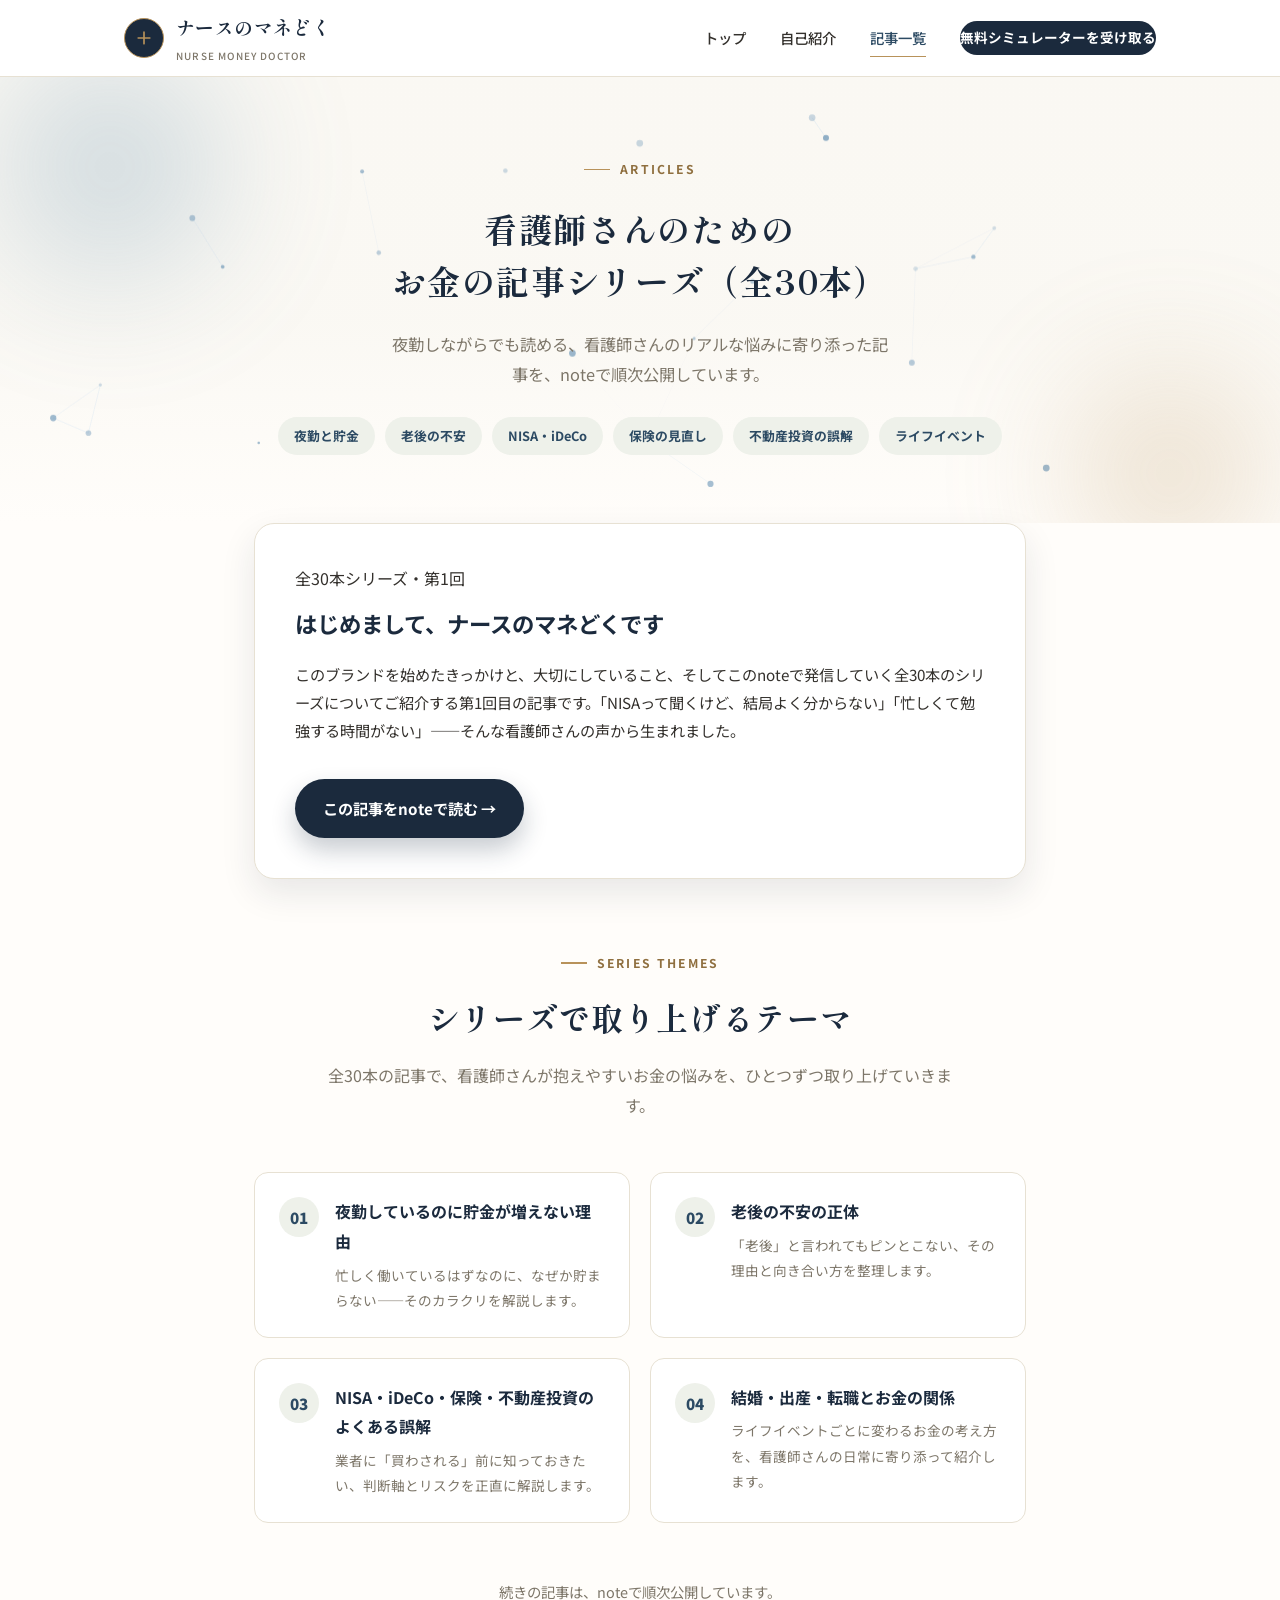
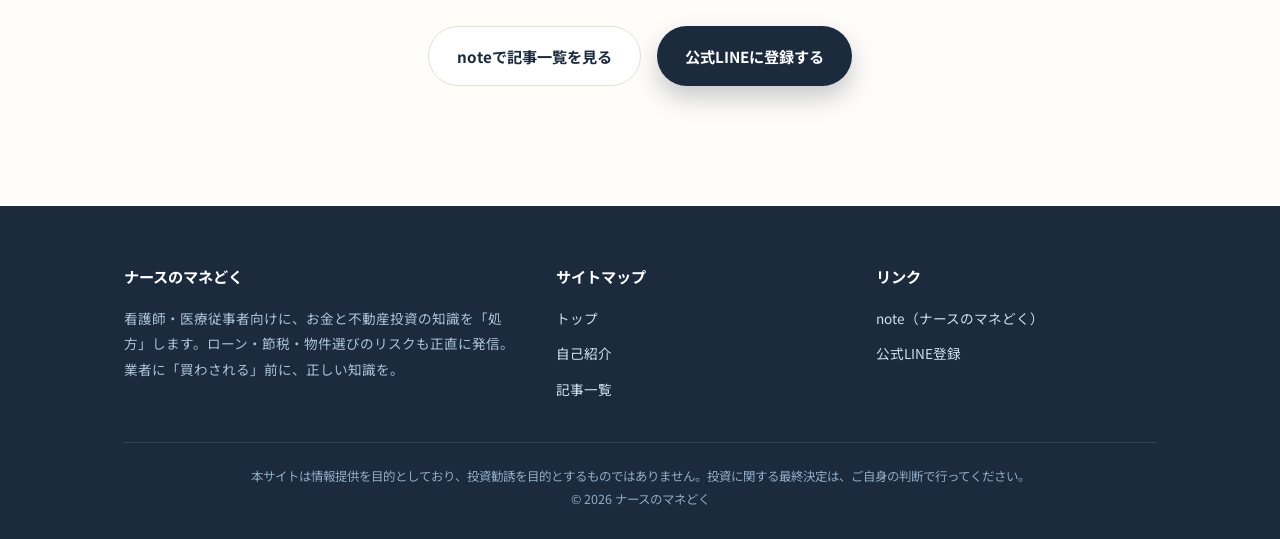
==== articles.html @ 7e50b4a9 "Add files via upload" ====
<!DOCTYPE html>
<html lang="ja">
<head>
<meta charset="UTF-8">
<meta name="viewport" content="width=device-width, initial-scale=1.0">
<title>記事一覧｜ナースのマネどく</title>
<meta name="description" content="ナースのマネどくがnoteで発信している、看護師さんのためのお金の記事シリーズ（全30本）の紹介ページです。">
<link rel="stylesheet" href="style.css">
</head>
<body>

<header class="site-header">
  <div class="container">
    <a href="index.html" class="logo">
      <span class="logo-mark"><svg viewBox="0 0 24 24" fill="none" xmlns="http://www.w3.org/2000/svg"><path d="M12 5v14M5 12h14" stroke="currentColor" stroke-width="2" stroke-linecap="round"/></svg></span>
      <span>ナースのマネどく<small>NURSE MONEY DOCTOR</small></span>
    </a>
    <nav class="nav-links" id="navLinks">
      <a href="index.html">トップ</a>
      <a href="profile.html">自己紹介</a>
      <a href="articles.html" class="active">記事一覧</a>
      <a href="https://lin.ee/RomoXNG" class="nav-cta">無料シミュレーターを受け取る</a>
    </nav>
    <button class="nav-toggle" id="navToggle" aria-label="メニュー">☰</button>
  </div>
</header>

<section class="hero" style="padding-bottom:56px;">
  <div class="hero-photo" style="background-image:url('https://plus.unsplash.com/premium_photo-1668487827029-2bd54133c303?auto=format&amp;fit=crop&amp;w=1600&amp;q=80');"></div>
  <div class="hero-photo-overlay"></div>
  <canvas id="heroCanvas"></canvas>
  <div class="hero-blob b1"></div>
  <div class="hero-blob b2"></div>
  <div class="container" style="display:block; text-align:center;">
    <span class="eyebrow">ARTICLES</span>
    <h1 style="font-size:2.1rem;">看護師さんのための<br>お金の記事シリーズ（全30本）</h1>
    <p class="lead" style="max-width:56ch; margin:0 auto;">夜勤しながらでも読める、看護師さんのリアルな悩みに寄り添った記事を、noteで順次公開しています。</p>
    <div class="category-tags" style="margin-top:28px;">
      <span>夜勤と貯金</span>
      <span>老後の不安</span>
      <span>NISA・iDeCo</span>
      <span>保険の見直し</span>
      <span>不動産投資の誤解</span>
      <span>ライフイベント</span>
    </div>
  </div>
</section>

<section style="padding-top:0;">
  <div class="container" style="max-width:820px;">

    <div class="featured-article">
      <div>
        <span class="meta">全30本シリーズ・第1回</span>
        <h3 style="font-size:1.4rem; color:var(--navy); margin:10px 0 14px;">はじめまして、ナースのマネどくです</h3>
        <p style="color:var(--text); font-size:0.95rem;">このブランドを始めたきっかけと、大切にしていること、そしてこのnoteで発信していく全30本のシリーズについてご紹介する第1回目の記事です。「NISAって聞くけど、結局よく分からない」「忙しくて勉強する時間がない」——そんな看護師さんの声から生まれました。</p>
      </div>
      <div>
        <a href="https://note.com/easy_sage5970/n/n954e80ad0fa1" class="btn btn-primary" target="_blank" rel="noopener">この記事をnoteで読む →</a>
      </div>
    </div>

    <div class="section-head" style="margin-top:64px;">
      <span class="eyebrow">SERIES THEMES</span>
      <h2>シリーズで取り上げるテーマ</h2>
      <p>全30本の記事で、看護師さんが抱えやすいお金の悩みを、ひとつずつ取り上げていきます。</p>
    </div>

    <div class="series-grid">
      <div class="series-card">
        <div class="num">01</div>
        <div>
          <h4>夜勤しているのに貯金が増えない理由</h4>
          <p>忙しく働いているはずなのに、なぜか貯まらない——そのカラクリを解説します。</p>
        </div>
      </div>
      <div class="series-card">
        <div class="num">02</div>
        <div>
          <h4>老後の不安の正体</h4>
          <p>「老後」と言われてもピンとこない、その理由と向き合い方を整理します。</p>
        </div>
      </div>
      <div class="series-card">
        <div class="num">03</div>
        <div>
          <h4>NISA・iDeCo・保険・不動産投資のよくある誤解</h4>
          <p>業者に「買わされる」前に知っておきたい、判断軸とリスクを正直に解説します。</p>
        </div>
      </div>
      <div class="series-card">
        <div class="num">04</div>
        <div>
          <h4>結婚・出産・転職とお金の関係</h4>
          <p>ライフイベントごとに変わるお金の考え方を、看護師さんの日常に寄り添って紹介します。</p>
        </div>
      </div>
    </div>

    <div style="text-align:center;margin-top:56px;">
      <p style="color:var(--text-light); font-size:0.9rem; margin-bottom:20px;">続きの記事は、noteで順次公開しています。</p>
      <div class="btn-row" style="justify-content:center;">
        <a href="https://note.com/easy_sage5970" class="btn btn-outline" target="_blank" rel="noopener">noteで記事一覧を見る</a>
        <a href="https://lin.ee/RomoXNG" class="btn btn-primary" target="_blank" rel="noopener">公式LINEに登録する</a>
      </div>
    </div>

  </div>
</section>

<footer class="site-footer">
  <div class="container">
    <div class="footer-grid">
      <div>
        <h4>ナースのマネどく</h4>
        <p>看護師・医療従事者向けに、お金と不動産投資の知識を「処方」します。ローン・節税・物件選びのリスクも正直に発信。業者に「買わされる」前に、正しい知識を。</p>
      </div>
      <div>
        <h4>サイトマップ</h4>
        <ul>
          <li><a href="index.html">トップ</a></li>
          <li><a href="profile.html">自己紹介</a></li>
          <li><a href="articles.html">記事一覧</a></li>
        </ul>
      </div>
      <div>
        <h4>リンク</h4>
        <ul>
          <li><a href="https://note.com/easy_sage5970" target="_blank" rel="noopener">note（ナースのマネどく）</a></li>
          <li><a href="https://lin.ee/RomoXNG" target="_blank" rel="noopener">公式LINE登録</a></li>
        </ul>
      </div>
    </div>
    <div class="footer-bottom">
      本サイトは情報提供を目的としており、投資勧誘を目的とするものではありません。投資に関する最終決定は、ご自身の判断で行ってください。<br>
      © 2026 ナースのマネどく
    </div>
  </div>
</footer>

<script src="script.js"></script>
</body>
</html>
---- style.css ----
@import url('https://fonts.googleapis.com/css2?family=Shippori+Mincho:wght@500;600;700;800&family=Noto+Sans+JP:wght@400;500;700;900&display=swap');

:root{
  --navy: #1b2a3d;
  --blue-dark: #2c4a63;
  --blue: #5b87a5;
  --blue-light: #eef1ea;
  --blue-pale: #faf8f3;
  --white: #fffdfa;
  --text: #33302c;
  --text-light: #7d7669;
  --border: #e7e1d3;
  --accent: #b8925a;
  --accent-deep: #8f6f3f;
  --radius: 14px;
  --shadow: 0 14px 34px rgba(27,42,61,0.10);
  --serif: 'Shippori Mincho', 'Yu Mincho', serif;
}

*{ box-sizing: border-box; }

html{ scroll-behavior: smooth; }

body{
  margin: 0;
  font-family: 'Noto Sans JP', 'Hiragino Kaku Gothic ProN', 'Yu Gothic', sans-serif;
  color: var(--text);
  background: var(--white);
  line-height: 1.85;
  -webkit-font-smoothing: antialiased;
}

img{ max-width: 100%; display: block; }
a{ color: inherit; text-decoration: none; }

.container{
  max-width: 1080px;
  margin: 0 auto;
  padding: 0 24px;
}

/* ---------- Header ---------- */
.site-header{
  position: sticky;
  top: 0;
  z-index: 100;
  background: rgba(255,255,255,0.92);
  backdrop-filter: blur(6px);
  border-bottom: 1px solid var(--border);
  transition: box-shadow .25s ease, height .25s ease;
}

.site-header.scrolled{
  box-shadow: 0 8px 24px rgba(27,42,61,0.08);
}

.site-header .container{
  display: flex;
  align-items: center;
  justify-content: space-between;
  height: 76px;
  transition: height .25s ease;
}

.site-header.scrolled .container{ height: 64px; }

.logo{
  display: flex;
  align-items: center;
  gap: 12px;
  font-weight: 700;
  font-size: 1.18rem;
  font-family: var(--serif);
  color: var(--navy);
  letter-spacing: 0.02em;
}

.logo-mark{
  width: 40px;
  height: 40px;
  border-radius: 50%;
  background: var(--navy);
  display: flex;
  align-items: center;
  justify-content: center;
  color: var(--accent);
  flex-shrink: 0;
  border: 1px solid var(--accent);
}

.logo-mark svg{ width: 20px; height: 20px; }

.logo small{
  display: block;
  font-size: 0.62rem;
  font-weight: 500;
  font-family: 'Noto Sans JP', sans-serif;
  color: var(--text-light);
  letter-spacing: 0.12em;
  margin-top: 2px;
}

.nav-links{
  display: flex;
  align-items: center;
  gap: 34px;
  font-size: 0.9rem;
  font-weight: 500;
}

.nav-links a{
  color: var(--text);
  position: relative;
  padding: 4px 0;
}

.nav-links a:not(.nav-cta)::after{
  content: '';
  position: absolute;
  left: 0;
  right: 100%;
  bottom: -2px;
  height: 1px;
  background: var(--accent);
  transition: right .25s ease;
}

.nav-links a.active:not(.nav-cta)::after,
.nav-links a:not(.nav-cta):hover::after{
  right: 0;
}

.nav-links a.active,
.nav-links a:hover{
  color: var(--blue-dark);
}

.nav-cta{
  background: var(--navy);
  color: #fff !important;
  padding: 10px 20px;
  border-radius: 999px;
  font-weight: 700;
  font-size: 0.85rem;
  white-space: nowrap;
}

.nav-cta:hover{ background: var(--blue-dark); }

.nav-toggle{ display: none; }

/* ---------- Hero ---------- */
.hero{
  position: relative;
  background: linear-gradient(180deg, var(--blue-pale) 0%, var(--white) 100%);
  padding: 72px 0 88px;
  overflow: hidden;
}

.hero-photo{
  position: absolute;
  inset: 0;
  z-index: 0;
  background-size: cover;
  background-position: center;
}

.hero-photo{
  filter: saturate(0.82) sepia(0.08) contrast(1.02);
}

.hero-photo-overlay{
  position: absolute;
  inset: 0;
  z-index: 0;
  background: linear-gradient(180deg, rgba(250,248,243,.94) 0%, rgba(250,248,243,.90) 55%, #fffdfa 100%);
}

#heroCanvas{
  position: absolute;
  inset: 0;
  width: 100%;
  height: 100%;
  pointer-events: none;
  opacity: 0.9;
  z-index: 0;
}

.hero .container{
  position: relative;
  z-index: 1;
  display: grid;
  grid-template-columns: 1.15fr 0.85fr;
  gap: 48px;
  align-items: center;
}

.hero-blob{
  position: absolute;
  border-radius: 50%;
  filter: blur(60px);
  z-index: 0;
  opacity: 0.35;
  animation: floatBlob 14s ease-in-out infinite;
}

.hero-blob.b1{
  width: 340px; height: 340px;
  background: radial-gradient(circle, var(--blue) 0%, transparent 70%);
  top: -80px; left: -60px;
}

.hero-blob.b2{
  width: 300px; height: 300px;
  background: radial-gradient(circle, var(--accent) 0%, transparent 70%);
  bottom: -100px; right: -40px;
  animation-delay: -6s;
}

@keyframes floatBlob{
  0%, 100% { transform: translate(0, 0) scale(1); }
  50% { transform: translate(24px, -18px) scale(1.08); }
}

.eyebrow{
  display: inline-flex;
  align-items: center;
  gap: 10px;
  background: none;
  color: var(--accent-deep);
  font-size: 0.76rem;
  font-weight: 700;
  padding: 0;
  border-radius: 0;
  margin-bottom: 22px;
  letter-spacing: 0.18em;
}

.eyebrow::before{
  content: '';
  width: 26px;
  height: 1.5px;
  background: var(--accent);
  flex-shrink: 0;
}

.hero h1{
  font-family: var(--serif);
  font-size: 2.7rem;
  line-height: 1.55;
  color: var(--navy);
  margin: 0 0 22px;
  font-weight: 700;
  letter-spacing: 0.02em;
}

.hero h1 .accent{
  color: var(--blue-dark);
  border-bottom: 3px solid var(--accent);
}

.hero p.lead{
  font-size: 1.02rem;
  color: var(--text-light);
  margin-bottom: 32px;
  max-width: 46ch;
}

.btn-row{ display: flex; gap: 16px; flex-wrap: wrap; }

.btn{
  display: inline-flex;
  align-items: center;
  gap: 8px;
  padding: 15px 28px;
  border-radius: 999px;
  font-weight: 700;
  font-size: 0.95rem;
  transition: transform .15s ease, box-shadow .15s ease;
}

.btn-primary{
  background: var(--navy);
  color: #fff;
  box-shadow: 0 12px 24px rgba(27,42,61,0.24);
}

.btn-primary:hover{ transform: translateY(-2px); background: var(--blue-dark); }

.btn-outline{
  background: #fff;
  color: var(--navy);
  border: 1.5px solid var(--border);
}

.btn-outline:hover{ border-color: var(--accent); color: var(--accent-deep); }

.hero-card{
  background: #fff;
  border-radius: var(--radius);
  box-shadow: var(--shadow);
  padding: 28px;
  border: 1px solid var(--border);
}

.hero-card .badge{
  display: inline-block;
  background: var(--accent);
  color: #2c2013;
  font-size: 0.72rem;
  font-weight: 700;
  padding: 4px 12px;
  border-radius: 999px;
  margin-bottom: 14px;
  letter-spacing: 0.03em;
}

.hero-card h3{
  font-family: var(--serif);
  color: var(--navy);
  margin: 0 0 10px;
  font-size: 1.2rem;
  font-weight: 700;
}

.hero-card p{ color: var(--text-light); font-size: 0.9rem; margin: 0 0 18px; }

.hero-card ul{ margin: 0; padding: 0 0 0 0; list-style: none; }

.hero-card li{
  display: flex;
  gap: 10px;
  align-items: flex-start;
  font-size: 0.88rem;
  color: var(--text);
  margin-bottom: 10px;
}

.hero-card li::before{
  content: "";
  width: 6px;
  height: 6px;
  border-radius: 50%;
  background: var(--blue);
  margin-top: 8px;
  flex-shrink: 0;
}

/* ---------- Section generic ---------- */
section{ padding: 80px 0; }
section.alt{ background: var(--blue-pale); }

.section-head{ text-align: center; max-width: 640px; margin: 0 auto 52px; }

.section-head .eyebrow{ margin-bottom: 14px; }

.section-head h2{
  font-family: var(--serif);
  font-size: 2rem;
  color: var(--navy);
  margin: 0 0 14px;
  font-weight: 700;
  letter-spacing: 0.02em;
}

.section-head p{ color: var(--text-light); margin: 0; }

/* ---------- Feature cards ---------- */
.grid-3{
  display: grid;
  grid-template-columns: repeat(3, 1fr);
  gap: 26px;
}

.card{
  background: #fff;
  border: 1px solid var(--border);
  border-top: 2px solid transparent;
  border-radius: var(--radius);
  padding: 30px 26px;
  transition: transform .2s ease, box-shadow .2s ease, border-top-color .2s ease;
}

.card:hover{ transform: translateY(-4px); box-shadow: var(--shadow); border-top-color: var(--accent); }

.card .icon{
  width: 50px;
  height: 50px;
  border-radius: 12px;
  background: var(--blue-light);
  color: var(--blue-dark);
  display: flex;
  align-items: center;
  justify-content: center;
  font-size: 1.4rem;
  margin-bottom: 18px;
  overflow: hidden;
}

.card .icon img{
  width: 100%;
  height: 100%;
  object-fit: cover;
  filter: saturate(0.82) sepia(0.08) contrast(1.02);
}

.card h3{ font-family: var(--serif); color: var(--navy); font-size: 1.12rem; font-weight: 700; margin: 0 0 10px; }
.card p{ color: var(--text-light); font-size: 0.9rem; margin: 0; }

/* ---------- Concept / quote ---------- */
.concept{
  background: var(--navy);
  background-size: cover;
  background-position: center;
  background-blend-mode: luminosity;
  color: #fff;
  border-radius: 20px;
  padding: 56px 44px;
  text-align: center;
  position: relative;
  overflow: hidden;
}

.concept::before{
  content: "";
  position: absolute;
  inset: 0;
  background: linear-gradient(160deg, rgba(27,42,61,0.90) 0%, rgba(44,74,99,0.84) 55%, rgba(27,42,61,0.94) 100%);
}

.concept p.tag{
  position: relative;
  color: var(--accent);
  font-weight: 700;
  font-size: 0.8rem;
  letter-spacing: 0.2em;
  margin-bottom: 18px;
}

.concept h2{
  position: relative;
  font-family: var(--serif);
  font-size: 2rem;
  margin: 0 0 22px;
  font-weight: 700;
  line-height: 1.7;
  letter-spacing: 0.02em;
}

.concept p.body{
  position: relative;
  color: #e7e9ec;
  max-width: 56ch;
  margin: 0 auto;
  font-size: 0.95rem;
}

/* ---------- Voices / pain points ---------- */
.voice-list{
  display: grid;
  grid-template-columns: repeat(2, 1fr);
  gap: 16px;
}

.voice{
  background: #fff;
  border: 1px solid var(--border);
  border-left: 4px solid var(--blue);
  border-radius: 10px;
  padding: 18px 22px;
  font-size: 0.92rem;
  color: var(--text);
}

/* ---------- CTA banner ---------- */
.cta-banner{
  background-image: linear-gradient(135deg, rgba(44,74,99,0.92), rgba(27,42,61,0.95)), var(--cta-photo, none);
  background-size: cover;
  background-position: center;
  border-radius: 20px;
  padding: 52px 40px;
  text-align: center;
  color: #fff;
}

.cta-banner h2{ font-family: var(--serif); font-size: 1.7rem; margin: 0 0 14px; font-weight: 700; }
.cta-banner p{ color: #e7e9ec; margin: 0 0 28px; font-size: 0.95rem; }

.cta-banner .btn-primary{
  background: var(--accent);
  color: #2c2013;
  box-shadow: 0 12px 24px rgba(0,0,0,0.2);
}

.cta-banner .btn-primary:hover{ background: var(--accent-deep); color: #fff; }

/* ---------- Article preview ---------- */
.article-card{
  background: #fff;
  border: 1px solid var(--border);
  border-radius: var(--radius);
  padding: 30px;
  display: flex;
  flex-direction: column;
  gap: 14px;
}

.article-card .meta{
  font-size: 0.78rem;
  color: var(--blue-dark);
  font-weight: 700;
  letter-spacing: 0.03em;
}

.article-card h3{ font-family: var(--serif); margin: 0; color: var(--navy); font-size: 1.2rem; font-weight: 700; }
.article-card p{ margin: 0; color: var(--text-light); font-size: 0.9rem; }

.article-card .read-more{
  color: var(--blue-dark);
  font-weight: 700;
  font-size: 0.88rem;
  display: inline-flex;
  align-items: center;
  gap: 6px;
}

/* ---------- Profile page ---------- */
.profile-hero{
  display: grid;
  grid-template-columns: 220px 1fr;
  gap: 44px;
  align-items: center;
}

.avatar{
  width: 180px;
  height: 180px;
  border-radius: 50%;
  background: var(--navy);
  display: flex;
  align-items: center;
  justify-content: center;
  color: var(--accent);
  box-shadow: var(--shadow);
  border: 1px solid var(--accent);
  margin: 0 auto;
}

.avatar svg{ width: 76px; height: 76px; }

.profile-body h2{ font-family: var(--serif); color: var(--navy); font-size: 1.4rem; font-weight: 700; margin: 34px 0 14px; }
.profile-body p{ color: var(--text); font-size: 0.97rem; margin: 0 0 16px; }
.profile-body p.quote-line{ margin: 4px 0; }

.pull-quote{
  border-left: 3px solid var(--accent);
  background: var(--blue-pale);
  padding: 24px 28px;
  border-radius: 10px;
  font-family: var(--serif);
  font-size: 1.1rem;
  font-weight: 600;
  color: var(--navy);
  margin: 28px 0;
  line-height: 1.9;
}

.timeline{
  list-style: none;
  padding: 0;
  margin: 0;
  display: grid;
  gap: 14px;
}

.timeline li{
  display: flex;
  gap: 14px;
  align-items: flex-start;
  background: #fff;
  border: 1px solid var(--border);
  border-radius: 10px;
  padding: 16px 20px;
  font-size: 0.92rem;
}

.timeline .dot{
  width: 10px;
  height: 10px;
  border-radius: 50%;
  background: var(--blue);
  margin-top: 8px;
  flex-shrink: 0;
}

/* ---------- Articles list page ---------- */
.category-tags{
  display: flex;
  gap: 10px;
  flex-wrap: wrap;
  justify-content: center;
  margin-bottom: 12px;
}

.category-tags span{
  background: var(--blue-light);
  color: var(--blue-dark);
  font-size: 0.8rem;
  font-weight: 700;
  padding: 7px 16px;
  border-radius: 999px;
}

.series-grid{
  display: grid;
  grid-template-columns: repeat(2, 1fr);
  gap: 20px;
}

.series-card{
  background: #fff;
  border: 1px solid var(--border);
  border-radius: var(--radius);
  padding: 24px;
  display: flex;
  gap: 16px;
}

.series-card .num{
  width: 40px;
  height: 40px;
  border-radius: 50%;
  background: var(--blue-light);
  color: var(--blue-dark);
  font-weight: 900;
  display: flex;
  align-items: center;
  justify-content: center;
  flex-shrink: 0;
  font-size: 0.95rem;
}

.series-card h4{ margin: 0 0 6px; color: var(--navy); font-size: 1rem; }
.series-card p{ margin: 0; color: var(--text-light); font-size: 0.85rem; }

.featured-article{
  background: #fff;
  border: 1px solid var(--border);
  border-radius: 20px;
  padding: 40px;
  display: grid;
  grid-template-columns: 1fr;
  gap: 20px;
  box-shadow: var(--shadow);
}

/* ---------- Footer ---------- */
.site-footer{
  background: var(--navy);
  color: #cfe1f2;
  padding: 56px 0 28px;
  margin-top: 40px;
}

.footer-grid{
  display: grid;
  grid-template-columns: 1.4fr 1fr 1fr;
  gap: 40px;
  margin-bottom: 40px;
}

.footer-grid h4{ color: #fff; font-size: 0.95rem; margin: 0 0 16px; }
.footer-grid p{ font-size: 0.85rem; color: #a9c2da; margin: 0 0 16px; }
.footer-grid ul{ list-style: none; padding: 0; margin: 0; display: grid; gap: 10px; font-size: 0.85rem; }
.footer-grid a:hover{ color: #fff; }

.footer-bottom{
  border-top: 1px solid rgba(255,255,255,0.12);
  padding-top: 22px;
  font-size: 0.78rem;
  color: #8fabc6;
  text-align: center;
}

/* ---------- Scroll reveal ---------- */
.reveal{
  opacity: 0;
  transform: translateY(28px);
  transition: opacity .7s cubic-bezier(.2,.7,.3,1), transform .7s cubic-bezier(.2,.7,.3,1);
}

.reveal.is-visible{
  opacity: 1;
  transform: translateY(0);
}

@media (prefers-reduced-motion: reduce){
  .reveal{ opacity: 1; transform: none; transition: none; }
  .hero-blob{ animation: none; }
}

/* ---------- Stats strip ---------- */
.stats-strip{
  display: grid;
  grid-template-columns: repeat(3, 1fr);
  gap: 24px;
  margin-top: -40px;
  position: relative;
  z-index: 2;
}

.stat-box{
  background: #fff;
  border: 1px solid var(--border);
  border-radius: var(--radius);
  box-shadow: var(--shadow);
  padding: 26px 20px;
  text-align: center;
}

.stat-box .num{
  font-family: var(--serif);
  font-size: 2.2rem;
  font-weight: 700;
  color: var(--blue-dark);
  font-variant-numeric: tabular-nums;
}

.stat-box .label{
  margin-top: 6px;
  font-size: 0.82rem;
  color: var(--text-light);
  font-weight: 500;
}

/* ---------- Back to top ---------- */
.back-to-top{
  position: fixed;
  right: 22px;
  bottom: 22px;
  width: 46px;
  height: 46px;
  border-radius: 50%;
  border: none;
  background: var(--navy);
  color: #fff;
  font-size: 1.2rem;
  cursor: pointer;
  display: flex;
  align-items: center;
  justify-content: center;
  box-shadow: 0 10px 24px rgba(27,42,61,0.28);
  opacity: 0;
  transform: translateY(12px);
  pointer-events: none;
  transition: opacity .25s ease, transform .25s ease, background .2s ease;
  z-index: 200;
}

.back-to-top.show{
  opacity: 1;
  transform: translateY(0);
  pointer-events: auto;
}

.back-to-top:hover{ background: var(--blue-dark); }

/* ---------- Responsive ---------- */
@media (max-width: 860px){
  .nav-links{
    position: fixed;
    inset: 76px 0 0 0;
    background: #fff;
    flex-direction: column;
    align-items: flex-start;
    padding: 30px 24px;
    gap: 22px;
    transform: translateX(100%);
    transition: transform .25s ease;
    border-top: 1px solid var(--border);
  }
  .nav-links.open{ transform: translateX(0); }
  .nav-toggle{
    display: flex;
    align-items: center;
    justify-content: center;
    width: 42px;
    height: 42px;
    border-radius: 10px;
    border: 1px solid var(--border);
    background: #fff;
    font-size: 1.2rem;
    color: var(--navy);
  }
  .hero .container{ grid-template-columns: 1fr; }
  .hero h1{ font-size: 1.9rem; }
  .grid-3{ grid-template-columns: 1fr; }
  .voice-list{ grid-template-columns: 1fr; }
  .profile-hero{ grid-template-columns: 1fr; text-align: center; }
  .series-grid{ grid-template-columns: 1fr; }
  .footer-grid{ grid-template-columns: 1fr; }
  section{ padding: 56px 0; }
  .stats-strip{ grid-template-columns: 1fr; margin-top: 24px; }
  .back-to-top{ right: 16px; bottom: 16px; width: 42px; height: 42px; }
}
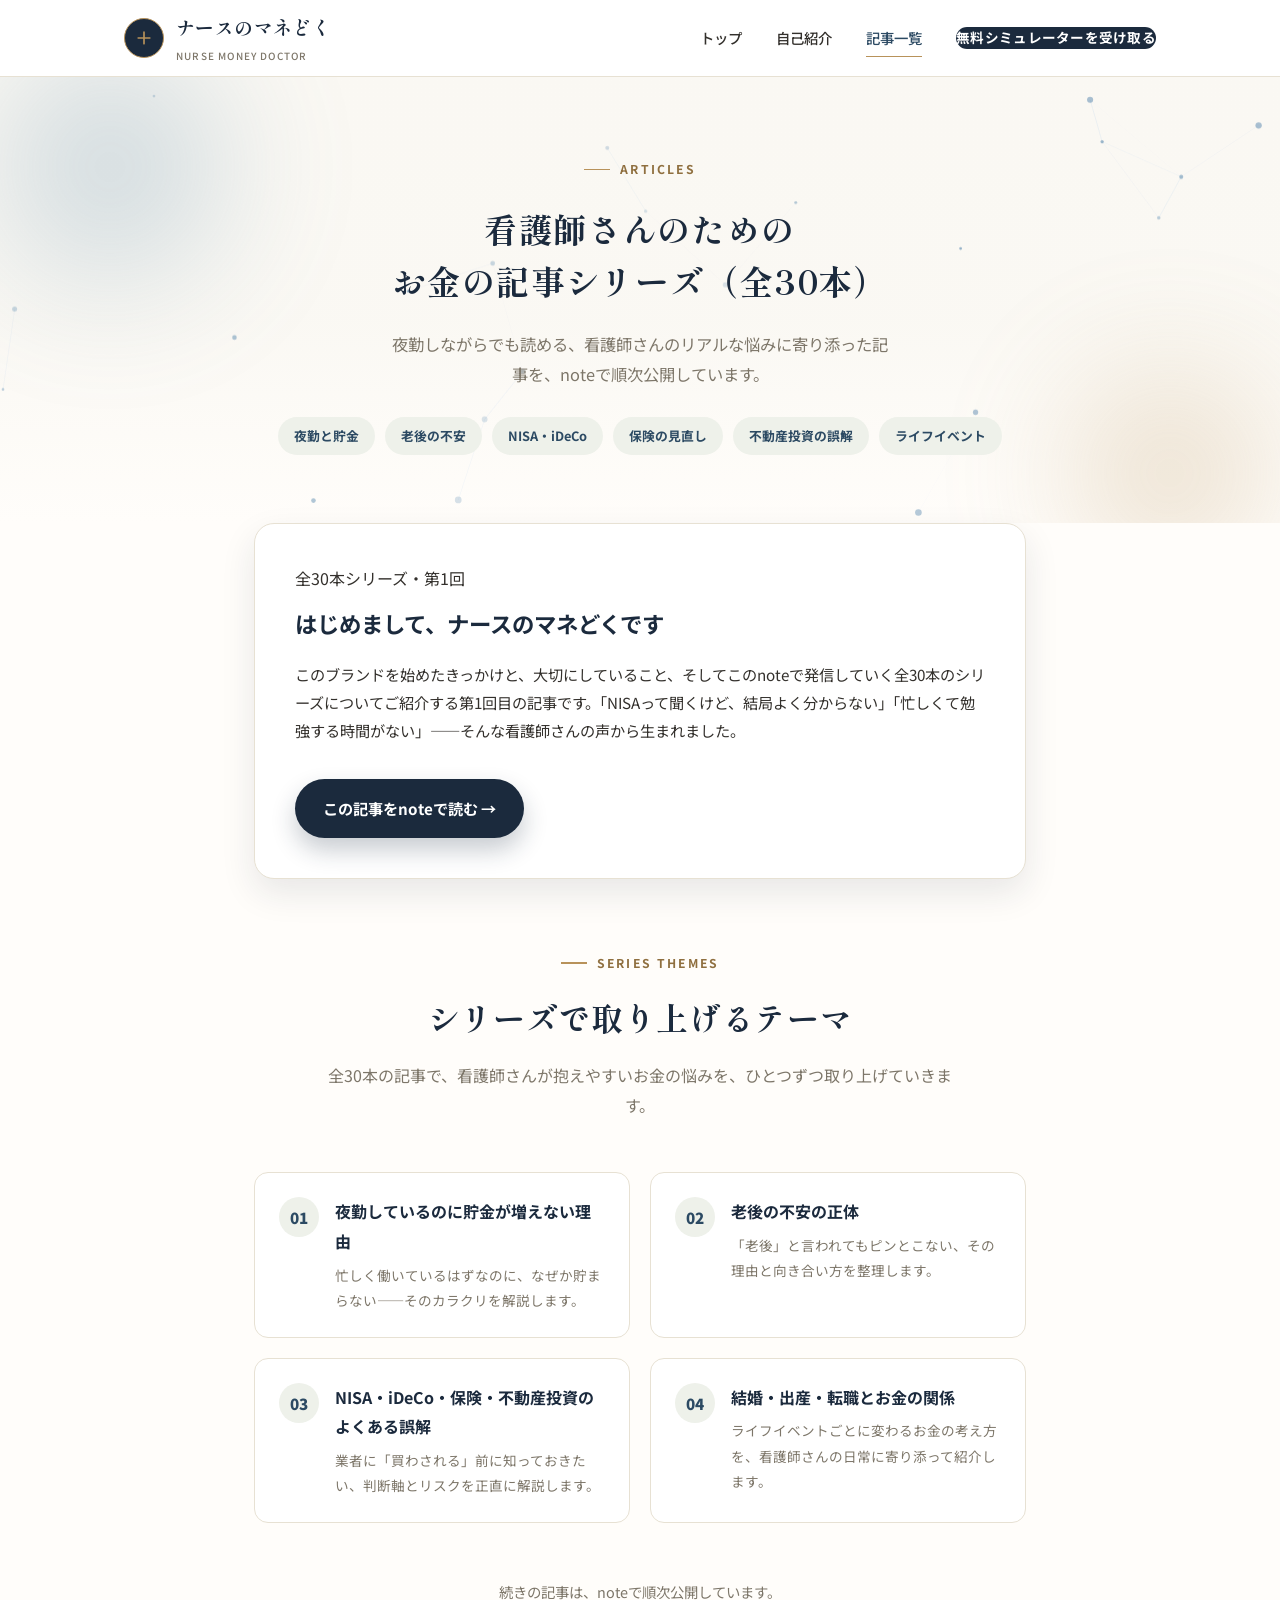
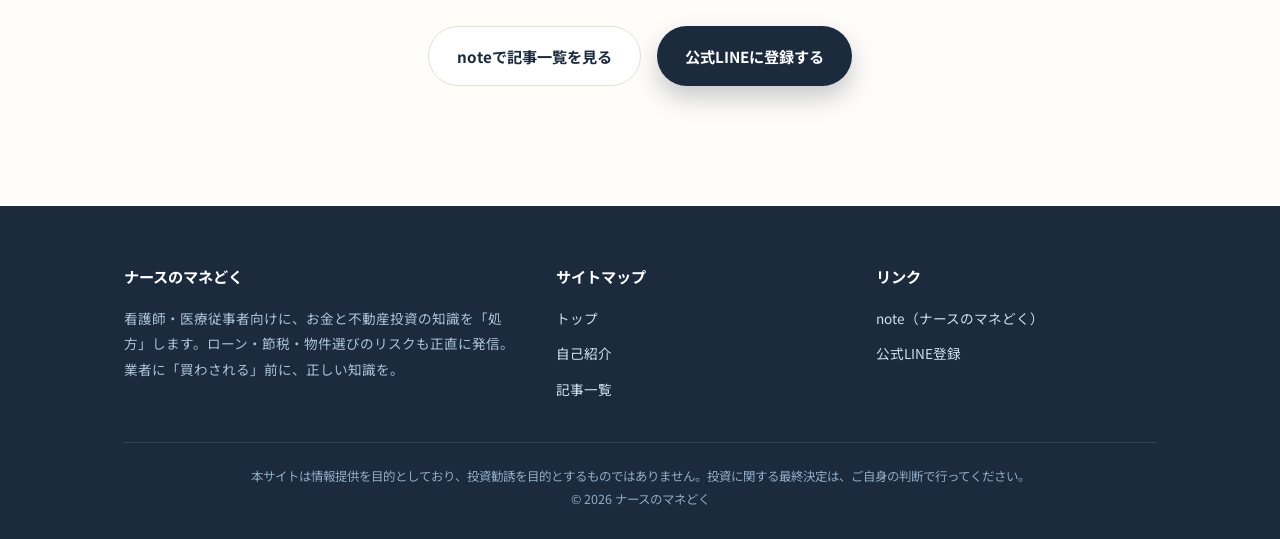
==== commit cd977612: "Add files via upload" ====
--- a/articles.html
+++ b/articles.html
@@ -5,7 +5,7 @@
 <meta name="viewport" content="width=device-width, initial-scale=1.0">
 <title>記事一覧｜ナースのマネどく</title>
 <meta name="description" content="ナースのマネどくがnoteで発信している、看護師さんのためのお金の記事シリーズ（全30本）の紹介ページです。">
-<link rel="stylesheet" href="style.css">
+<link rel="stylesheet" href="style.css?v=3">
 </head>
 <body>
 
--- a/style.css
+++ b/style.css
@@ -138,11 +138,15 @@
 .nav-cta{
   background: var(--navy);
   color: #fff !important;
-  padding: 10px 20px;
+  padding: 15px 28px;
   border-radius: 999px;
   font-weight: 700;
   font-size: 0.85rem;
   white-space: nowrap;
+  display: inline-flex;
+  align-items: center;
+  line-height: 1;
+  letter-spacing: 0.02em;
 }
 
 .nav-cta:hover{ background: var(--blue-dark); }
